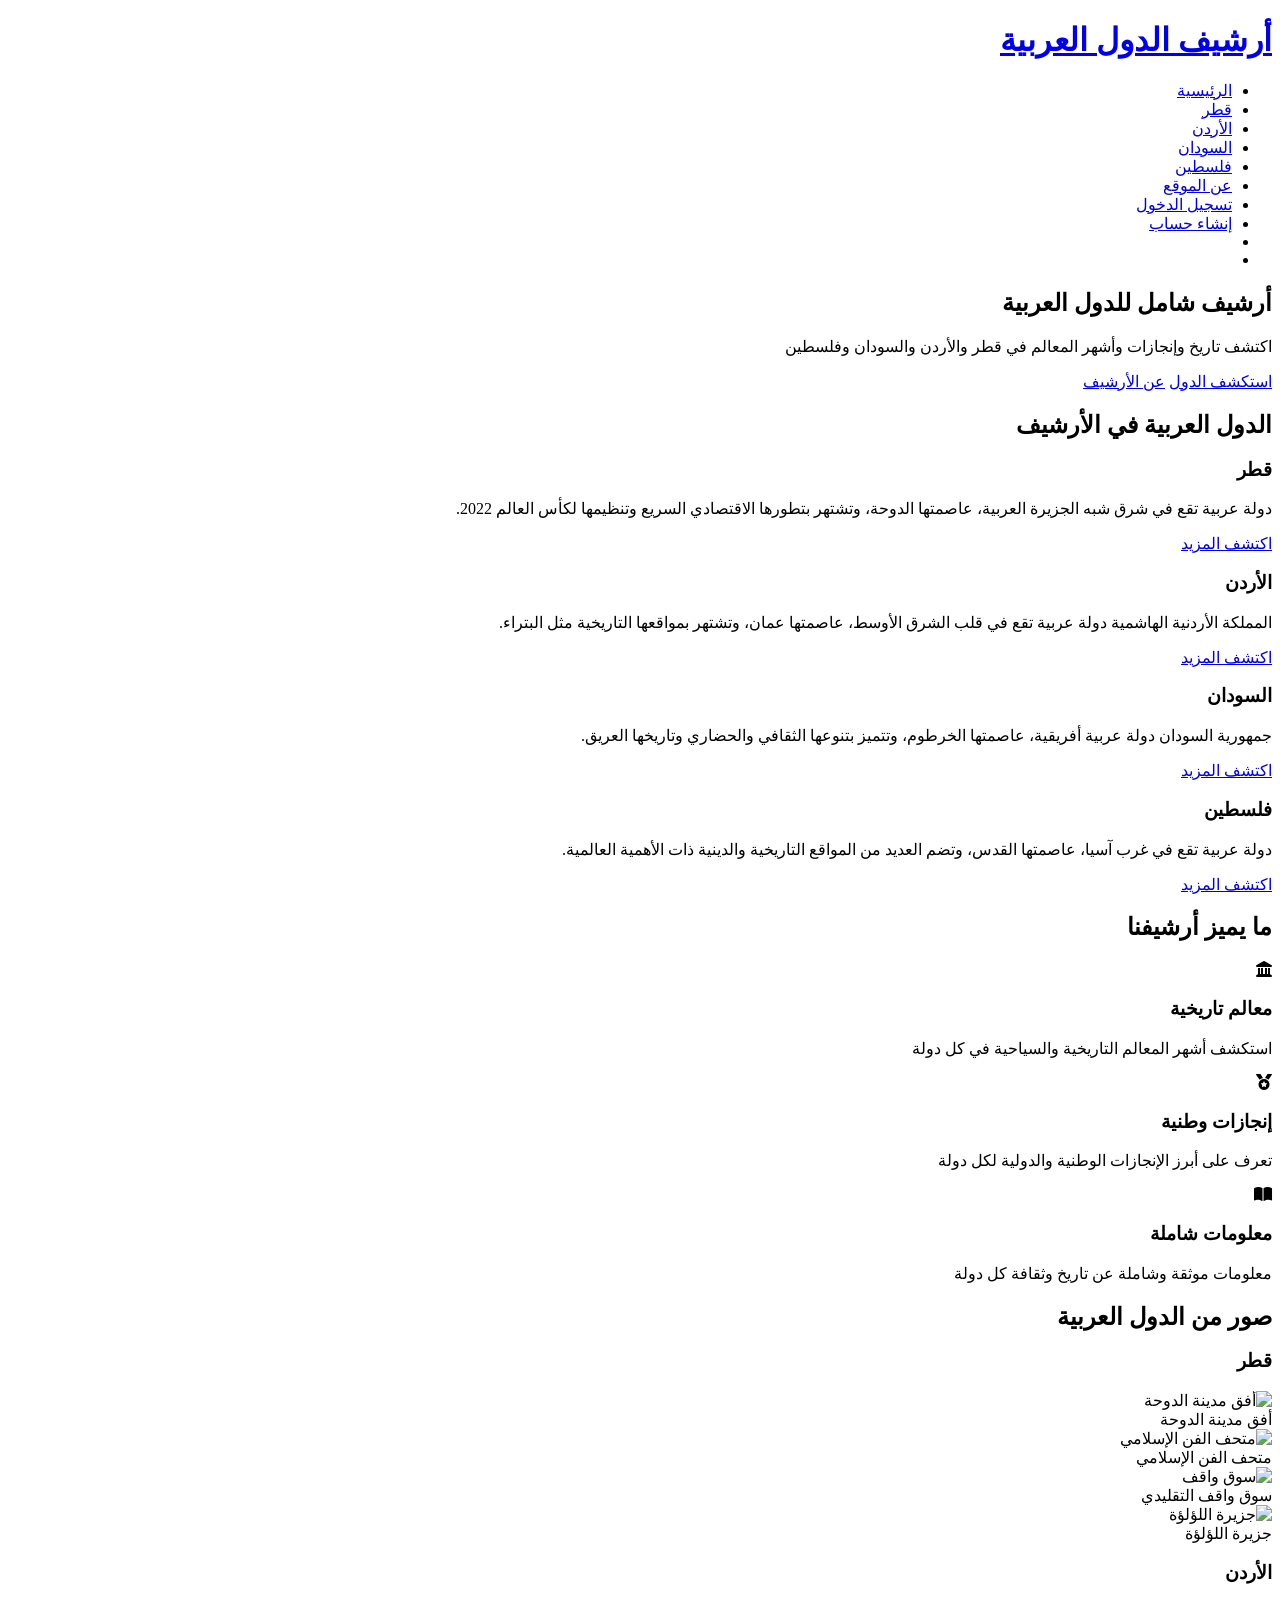
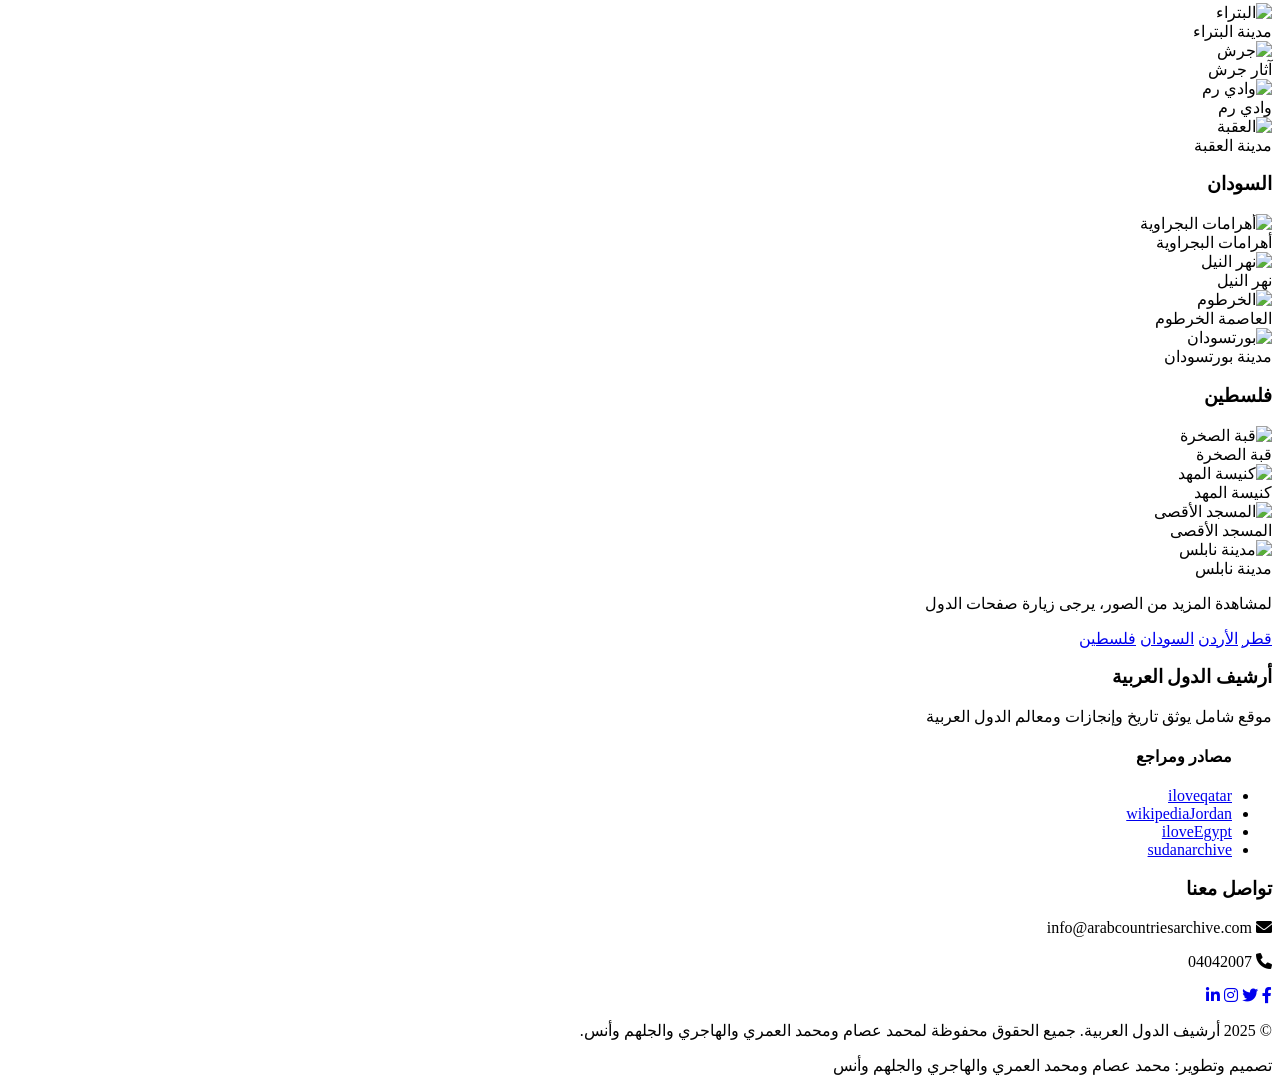
==== index.html @ 27d0eef5 "Create index.html" ====
<!DOCTYPE html>
<html lang="ar" dir="rtl">
<head>
    <meta charset="UTF-8">
    <meta name="viewport" content="width=device-width, initial-scale=1.0">
    <title>أرشيف الدول العربية</title>
    <link rel="stylesheet" href="css/style.css">
    <link rel="stylesheet" href="https://cdnjs.cloudflare.com/ajax/libs/font-awesome/6.0.0/css/all.min.css">
    <link rel="preconnect" href="https://fonts.googleapis.com">
    <link rel="preconnect" href="https://fonts.gstatic.com" crossorigin>
    <link href="https://fonts.googleapis.com/css2?family=Tajawal:wght@400;500;700&display=swap" rel="stylesheet">
</head>
<body>
    <header>
        <div class="container">
            <div class="logo">
                <a href="index.html"><h1>أرشيف الدول العربية</h1></a>
            </div>
            <nav>
                <ul>
                    <li><a href="index.html" class="active">الرئيسية</a></li>
                    <li><a href="qatar.html">قطر</a></li>
                    <li><a href="jordan.html">الأردن</a></li>
                    <li><a href="sudan.html">السودان</a></li>
                    <li><a href="palestine.html">فلسطين</a></li>
                    <li><a href="about.html">عن الموقع</a></li>
                    <li><a href="signin.html" id="authLink">تسجيل الدخول</a></li>
                    <li><a href="signup.html" id="signupLink">إنشاء حساب</a></li>
                    <li><a href="profile.html" id="profileLink" style="display: none;">الملف الشخصي</a></li>
                    <li><a href="#" id="logoutLink" style="display: none;" class="logout-btn">تسجيل الخروج</a></li>
                </ul>
            </nav>
        </div>
    </header>

    <section class="hero">
        <div class="container">
            <div class="hero-content">
                <h2>أرشيف شامل للدول العربية</h2>
                <p>اكتشف تاريخ وإنجازات وأشهر المعالم في قطر والأردن والسودان وفلسطين</p>
                <div class="hero-buttons">
                    <a href="#countries" class="btn primary-btn">استكشف الدول</a>
                    <a href="about.html" class="btn secondary-btn">عن الأرشيف</a>
                </div>
            </div>
        </div>
    </section>

    <section id="countries" class="countries">
        <div class="container">
            <h2 class="section-title">الدول العربية في الأرشيف</h2>
            <div class="countries-grid">
                <div class="country-card">
                    <div class="country-image qatar-img"></div>
                    <h3>قطر</h3>
                    <p>دولة عربية تقع في شرق شبه الجزيرة العربية، عاصمتها الدوحة، وتشتهر بتطورها الاقتصادي السريع وتنظيمها لكأس العالم 2022.</p>
                    <a href="qatar.html" class="btn">اكتشف المزيد</a>
                </div>
                <div class="country-card">
                    <div class="country-image jordan-img"></div>
                    <h3>الأردن</h3>
                    <p>المملكة الأردنية الهاشمية دولة عربية تقع في قلب الشرق الأوسط، عاصمتها عمان، وتشتهر بمواقعها التاريخية مثل البتراء.</p>
                    <a href="jordan.html" class="btn">اكتشف المزيد</a>
                </div>
                <div class="country-card">
                    <div class="country-image sudan-img"></div>
                    <h3>السودان</h3>
                    <p>جمهورية السودان دولة عربية أفريقية، عاصمتها الخرطوم، وتتميز بتنوعها الثقافي والحضاري وتاريخها العريق.</p>
                    <a href="sudan.html" class="btn">اكتشف المزيد</a>
                </div>
                <div class="country-card">
                    <div class="country-image palestine-img"></div>
                    <h3>فلسطين</h3>
                    <p>دولة عربية تقع في غرب آسيا، عاصمتها القدس، وتضم العديد من المواقع التاريخية والدينية ذات الأهمية العالمية.</p>
                    <a href="palestine.html" class="btn">اكتشف المزيد</a>
                </div>
            </div>
        </div>
    </section>

    <section class="features">
        <div class="container">
            <h2 class="section-title">ما يميز أرشيفنا</h2>
            <div class="features-grid">
                <div class="feature">
                    <i class="fas fa-landmark"></i>
                    <h3>معالم تاريخية</h3>
                    <p>استكشف أشهر المعالم التاريخية والسياحية في كل دولة</p>
                </div>
                <div class="feature">
                    <i class="fas fa-medal"></i>
                    <h3>إنجازات وطنية</h3>
                    <p>تعرف على أبرز الإنجازات الوطنية والدولية لكل دولة</p>
                </div>
                <div class="feature">
                    <i class="fas fa-book-open"></i>
                    <h3>معلومات شاملة</h3>
                    <p>معلومات موثقة وشاملة عن تاريخ وثقافة كل دولة</p>
                </div>
            </div>
        </div>
    </section>

    <section class="country-showcase">
        <div class="container">
            <h2 class="section-title">صور من الدول العربية</h2>
            <div class="showcase-grid">
                <div class="showcase-country">
                    <h3>قطر</h3>
                    <div class="showcase-photos">
                        <div class="showcase-photo">
                            <img src="images/qatar-gallery-1.jpg" alt="أفق مدينة الدوحة">
                            <div class="photo-caption">أفق مدينة الدوحة</div>
                        </div>
                        <div class="showcase-photo">
                            <img src="images/qatar-gallery-2.jpg" alt="متحف الفن الإسلامي">
                            <div class="photo-caption">متحف الفن الإسلامي</div>
                        </div>
                        <div class="showcase-photo">
                            <img src="images/qatar-gallery-5.jpg" alt="سوق واقف">
                            <div class="photo-caption">سوق واقف التقليدي</div>
                        </div>
                        <div class="showcase-photo">
                            <img src="images/qatar-gallery-8.jpg" alt="جزيرة اللؤلؤة">
                            <div class="photo-caption">جزيرة اللؤلؤة</div>
                        </div>
                    </div>
                </div>
                
                <div class="showcase-country">
                    <h3>الأردن</h3>
                    <div class="showcase-photos">
                        <div class="showcase-photo">
                            <img src="images/jordan-gallery-1.jpg" alt="البتراء">
                            <div class="photo-caption">مدينة البتراء</div>
                        </div>
                        <div class="showcase-photo">
                            <img src="images/jordan-gallery-2.jpg" alt="جرش">
                            <div class="photo-caption">آثار جرش</div>
                        </div>
                        <div class="showcase-photo">
                            <img src="images/jordan-gallery-5.jpg" alt="وادي رم">
                            <div class="photo-caption">وادي رم</div>
                        </div>
                        <div class="showcase-photo">
                            <img src="images/jordan-gallery-7.jpg" alt="العقبة">
                            <div class="photo-caption">مدينة العقبة</div>
                        </div>
                    </div>
                </div>
                
                <div class="showcase-country">
                    <h3>السودان</h3>
                    <div class="showcase-photos">
                        <div class="showcase-photo">
                            <img src="images/sudan-gallery-1.jpg" alt="أهرامات البجراوية">
                            <div class="photo-caption">أهرامات البجراوية</div>
                        </div>
                        <div class="showcase-photo">
                            <img src="images/sudan-gallery-2.jpg" alt="نهر النيل">
                            <div class="photo-caption">نهر النيل</div>
                        </div>
                        <div class="showcase-photo">
                            <img src="images/sudan-gallery-5.jpg" alt="الخرطوم">
                            <div class="photo-caption">العاصمة الخرطوم</div>
                        </div>
                        <div class="showcase-photo">
                            <img src="images/sudan-gallery-7.jpg" alt="بورتسودان">
                            <div class="photo-caption">مدينة بورتسودان</div>
                        </div>
                    </div>
                </div>
                
                <div class="showcase-country">
                    <h3>فلسطين</h3>
                    <div class="showcase-photos">
                        <div class="showcase-photo">
                            <img src="images/palestine-gallery-1.jpg" alt="قبة الصخرة">
                            <div class="photo-caption">قبة الصخرة</div>
                        </div>
                        <div class="showcase-photo">
                            <img src="images/palestine-gallery-2.jpg" alt="كنيسة المهد">
                            <div class="photo-caption">كنيسة المهد</div>
                        </div>
                        <div class="showcase-photo">
                            <img src="images/palestine-gallery-5.jpg" alt="المسجد الأقصى">
                            <div class="photo-caption">المسجد الأقصى</div>
                        </div>
                        <div class="showcase-photo">
                            <img src="images/palestine-gallery-6.jpg" alt="مدينة نابلس">
                            <div class="photo-caption">مدينة نابلس</div>
                        </div>
                    </div>
                </div>
            </div>
            <div class="showcase-cta">
                <p>لمشاهدة المزيد من الصور، يرجى زيارة صفحات الدول</p>
                <div class="showcase-buttons">
                    <a href="qatar.html" class="btn primary-btn">قطر</a>
                    <a href="jordan.html" class="btn primary-btn">الأردن</a>
                    <a href="sudan.html" class="btn primary-btn">السودان</a>
                    <a href="palestine.html" class="btn primary-btn">فلسطين</a>
                </div>
            </div>
        </div>
    </section>

    <footer>
        <div class="container">
            <div class="footer-content">
                <div class="footer-logo">
                    <h3>أرشيف الدول العربية</h3>
                    <p>موقع شامل يوثق تاريخ وإنجازات ومعالم الدول العربية</p>
                </div>
                <div class="footer-links">
                    <ul>
                        <h4>مصادر ومراجع</h4>

                        <li><a href="https://www.iloveqatar.net/">iloveqatar</a></li>
                        <li><a href="https://en.wikipedia.org/wiki/Jordan">wikipediaJordan</a></li>
                        <li><a href="https://iloveegypt.com/">iloveEgypt</a></li>
                        <li><a href="https://sudanarchive.net/?a=p&p=home">sudanarchive</a></li>
                    </ul>
                </div>
                <div class="contact-info">
                    <h3>تواصل معنا</h3>
                    <p><i class="fas fa-envelope"></i> info@arabcountriesarchive.com</p>
                    <p><i class="fas fa-phone"></i> 04042007</p>
                    <div class="social-links">
                        <a href="#" target="_blank"><i class="fab fa-facebook-f"></i></a>
                        <a href="#" target="_blank"><i class="fab fa-twitter"></i></a>
                        <a href="#" target="_blank"><i class="fab fa-instagram"></i></a>
                        <a href="#" target="_blank"><i class="fab fa-linkedin-in"></i></a>
                    </div>
                </div>
            </div>
            <div class="footer-bottom">
                <p>&copy; 2025 أرشيف الدول العربية. جميع الحقوق محفوظة لمحمد عصام ومحمد العمري والهاجري والجلهم وأنس.</p>
                <p>تصميم وتطوير: محمد عصام ومحمد العمري والهاجري والجلهم وأنس</p>
            </div>
        </div>
    </footer>

    <script src="js/main.js"></script>
</body>
</html>
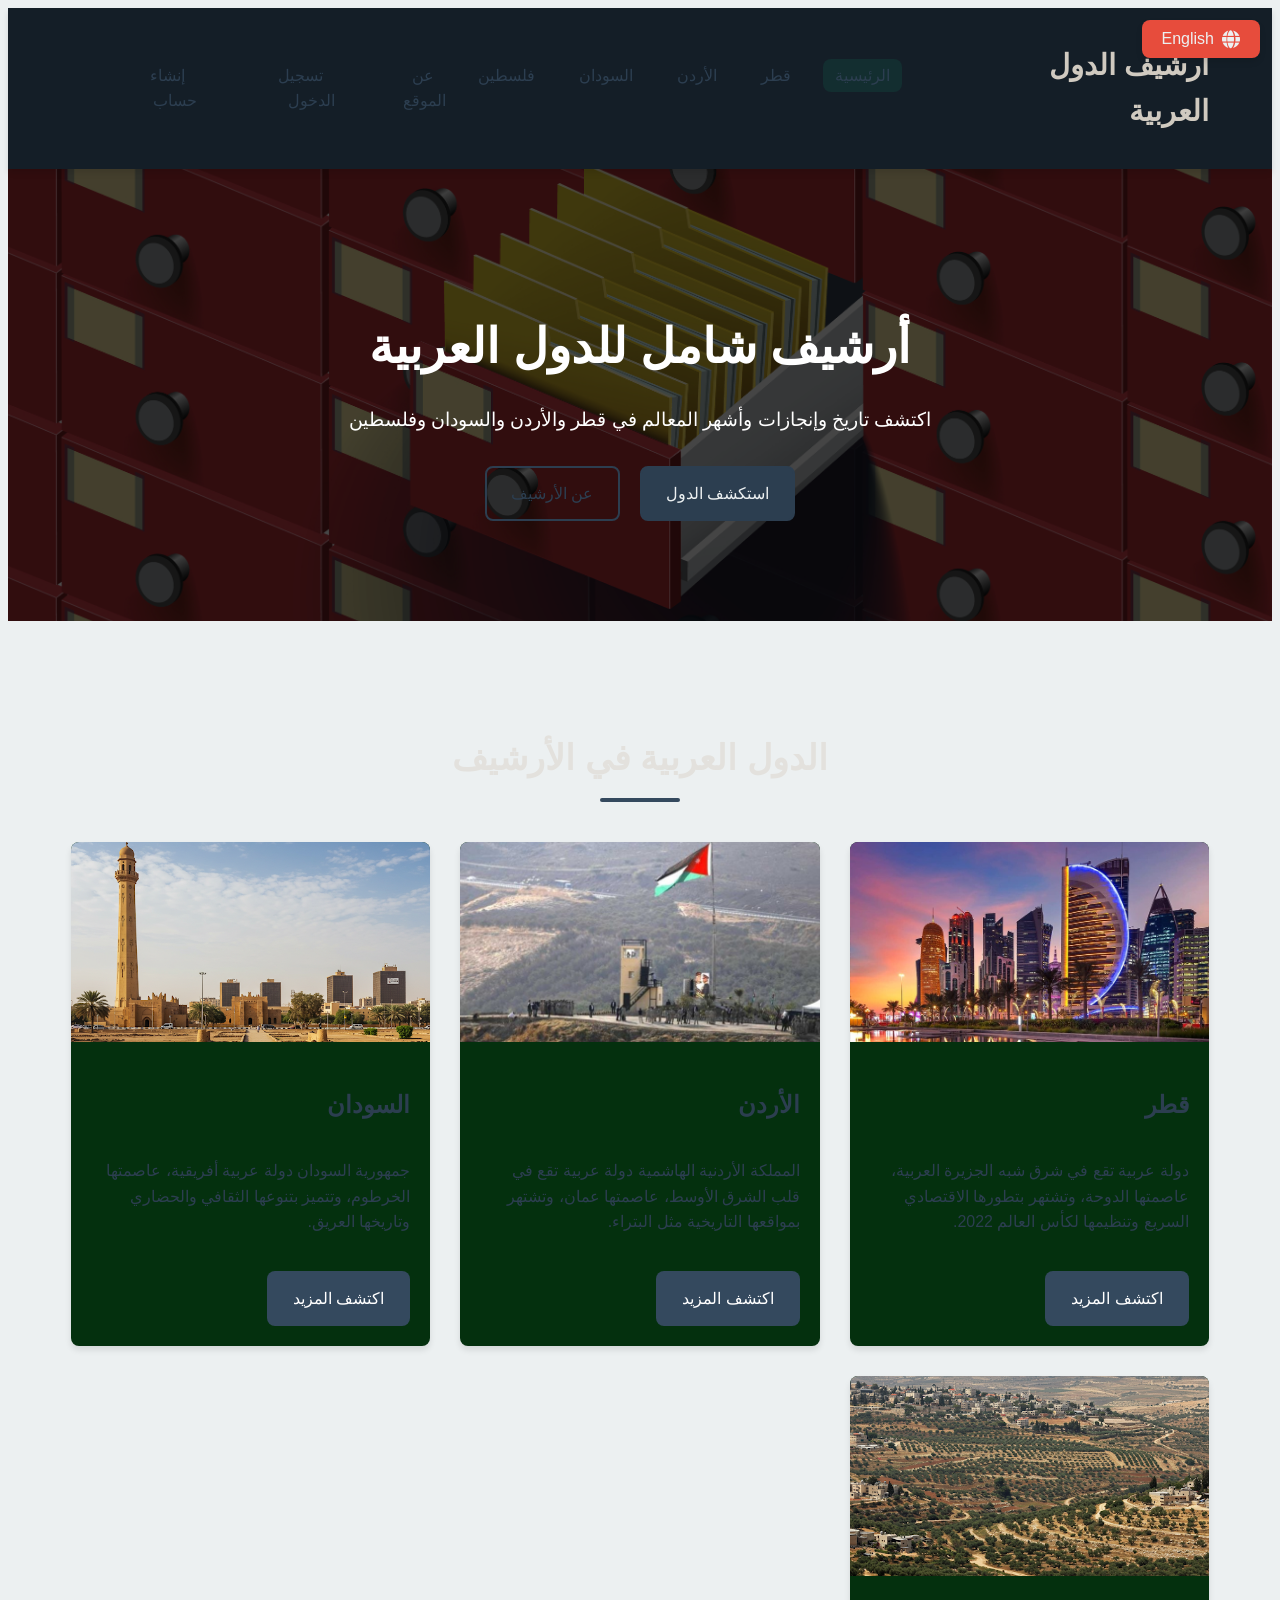
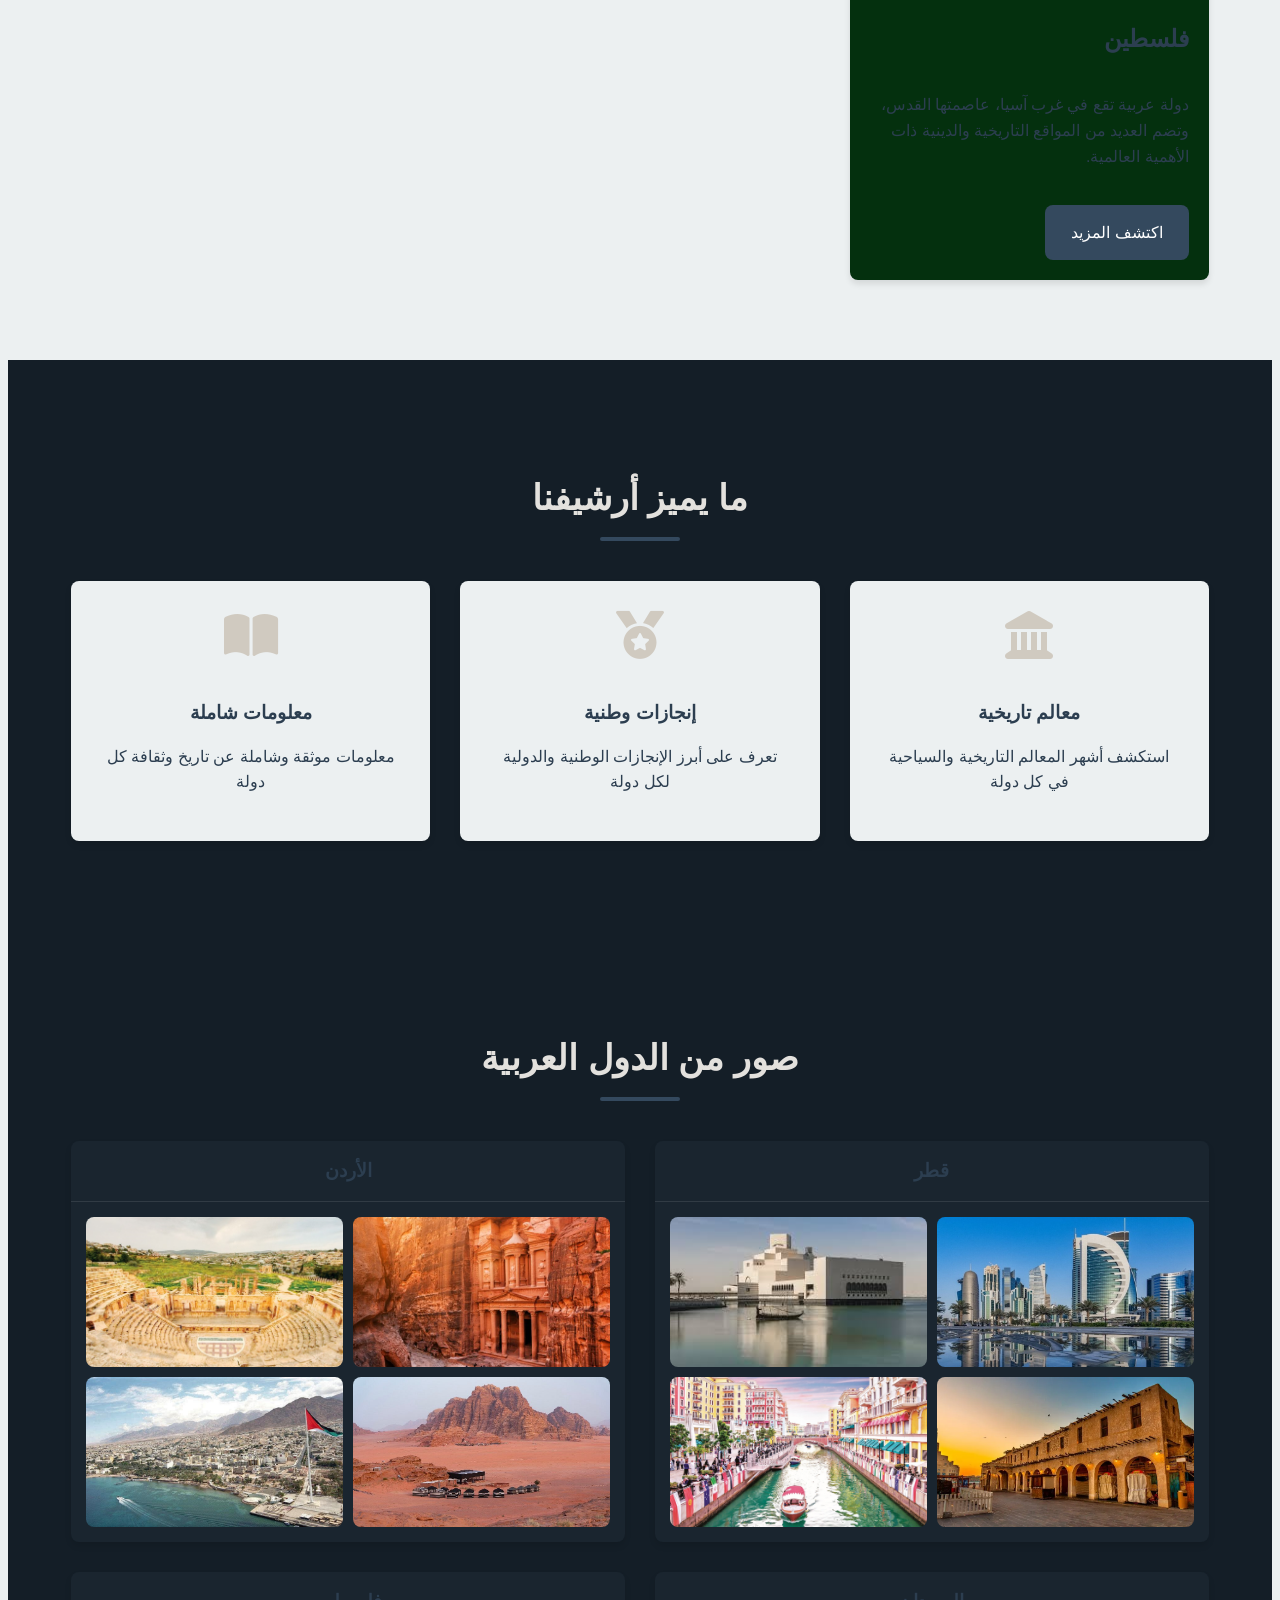
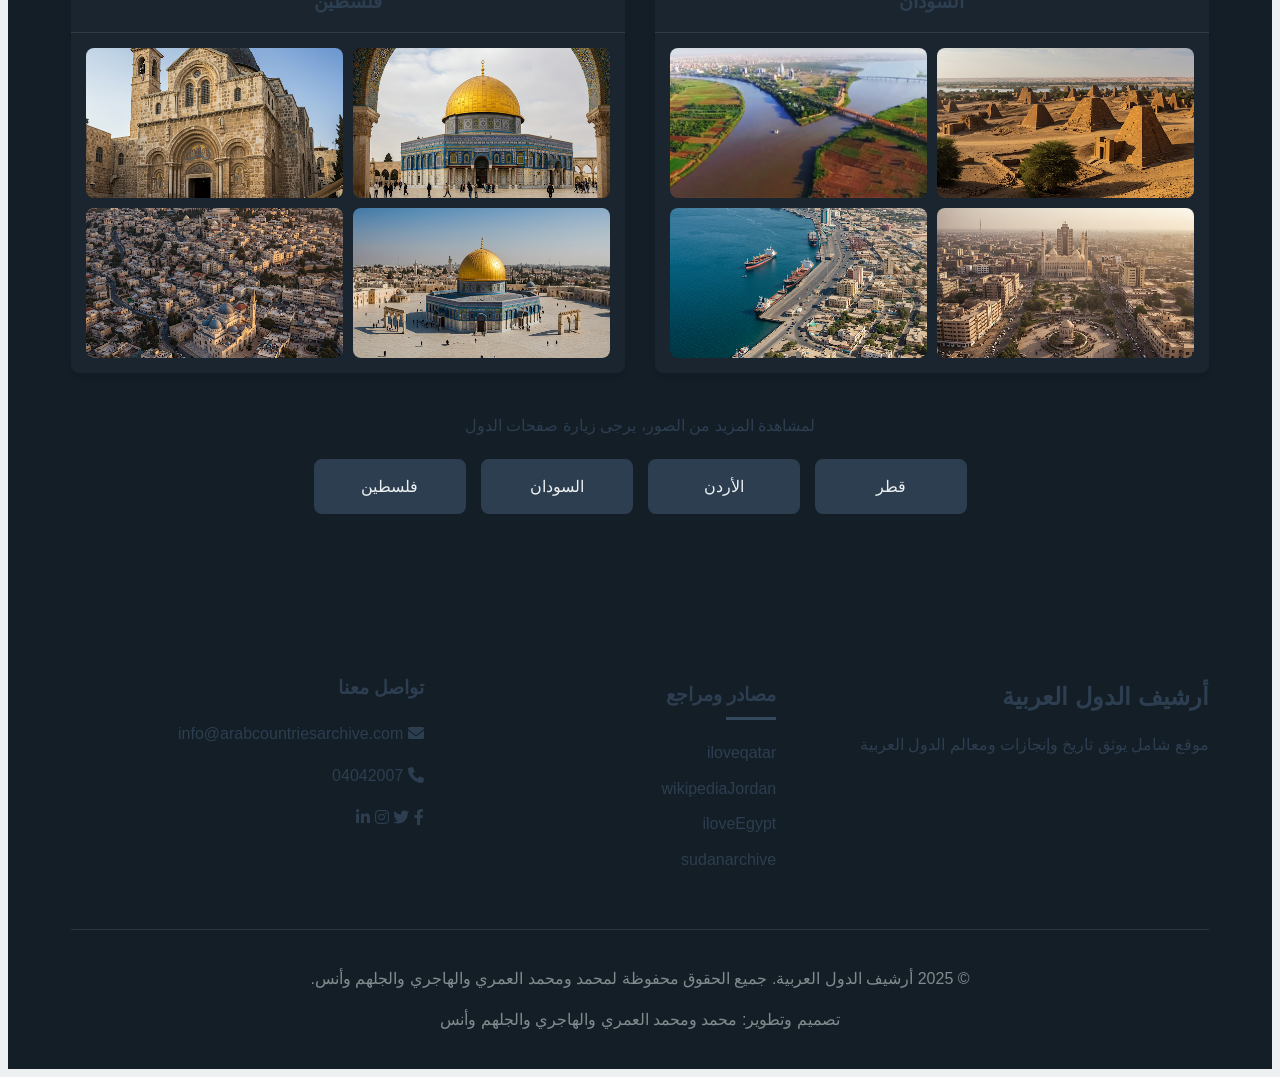
==== commit a2df9a1f: "Initial commit: Arabic Countries Digital Archive" ====
--- a/index.html
+++ b/index.html
@@ -3,31 +3,36 @@
 <head>
     <meta charset="UTF-8">
     <meta name="viewport" content="width=device-width, initial-scale=1.0">
-    <title>أرشيف الدول العربية</title>
+    <title data-translate="arabicArchive">أرشيف الدول العربية</title>
     <link rel="stylesheet" href="css/style.css">
     <link rel="stylesheet" href="https://cdnjs.cloudflare.com/ajax/libs/font-awesome/6.0.0/css/all.min.css">
     <link rel="preconnect" href="https://fonts.googleapis.com">
     <link rel="preconnect" href="https://fonts.gstatic.com" crossorigin>
     <link href="https://fonts.googleapis.com/css2?family=Tajawal:wght@400;500;700&display=swap" rel="stylesheet">
+    <script src="js/translations.js"></script>
 </head>
 <body>
+    <button id="langToggle" class="lang-toggle" onclick="toggleLanguage()">
+        <i class="fas fa-globe"></i>
+        <span>English</span>
+    </button>
     <header>
         <div class="container">
             <div class="logo">
-                <a href="index.html"><h1>أرشيف الدول العربية</h1></a>
+                <a href="index.html"><h1 data-translate="arabicArchive">أرشيف الدول العربية</h1></a>
             </div>
             <nav>
                 <ul>
-                    <li><a href="index.html" class="active">الرئيسية</a></li>
-                    <li><a href="qatar.html">قطر</a></li>
-                    <li><a href="jordan.html">الأردن</a></li>
-                    <li><a href="sudan.html">السودان</a></li>
-                    <li><a href="palestine.html">فلسطين</a></li>
-                    <li><a href="about.html">عن الموقع</a></li>
-                    <li><a href="signin.html" id="authLink">تسجيل الدخول</a></li>
-                    <li><a href="signup.html" id="signupLink">إنشاء حساب</a></li>
-                    <li><a href="profile.html" id="profileLink" style="display: none;">الملف الشخصي</a></li>
-                    <li><a href="#" id="logoutLink" style="display: none;" class="logout-btn">تسجيل الخروج</a></li>
+                    <li><a href="index.html" class="active" data-translate="home">الرئيسية</a></li>
+                    <li><a href="qatar.html" data-translate="qatar">قطر</a></li>
+                    <li><a href="jordan.html" data-translate="jordan">الأردن</a></li>
+                    <li><a href="sudan.html" data-translate="sudan">السودان</a></li>
+                    <li><a href="palestine.html" data-translate="palestine">فلسطين</a></li>
+                    <li><a href="about.html" data-translate="about">عن الموقع</a></li>
+                    <li><a href="signin.html" id="authLink" data-translate="signin">تسجيل الدخول</a></li>
+                    <li><a href="signup.html" id="signupLink" data-translate="signup">إنشاء حساب</a></li>
+                    <li><a href="profile.html" id="profileLink" style="display: none;" data-translate="profile">الملف الشخصي</a></li>
+                    <li><a href="#" id="logoutLink" style="display: none;" class="logout-btn" data-translate="logout">تسجيل الخروج</a></li>
                 </ul>
             </nav>
         </div>
@@ -36,11 +41,11 @@
     <section class="hero">
         <div class="container">
             <div class="hero-content">
-                <h2>أرشيف شامل للدول العربية</h2>
-                <p>اكتشف تاريخ وإنجازات وأشهر المعالم في قطر والأردن والسودان وفلسطين</p>
+                <h2 data-translate="arabicArchive">أرشيف شامل للدول العربية</h2>
+                <p data-translate="discover">اكتشف تاريخ وإنجازات وأشهر المعالم في قطر والأردن والسودان وفلسطين</p>
                 <div class="hero-buttons">
-                    <a href="#countries" class="btn primary-btn">استكشف الدول</a>
-                    <a href="about.html" class="btn secondary-btn">عن الأرشيف</a>
+                    <a href="#countries" class="btn primary-btn" data-translate="explore">استكشف الدول</a>
+                    <a href="about.html" class="btn secondary-btn" data-translate="aboutArchive">عن الأرشيف</a>
                 </div>
             </div>
         </div>
@@ -235,8 +240,8 @@
                 </div>
             </div>
             <div class="footer-bottom">
-                <p>&copy; 2025 أرشيف الدول العربية. جميع الحقوق محفوظة لمحمد عصام ومحمد العمري والهاجري والجلهم وأنس.</p>
-                <p>تصميم وتطوير: محمد عصام ومحمد العمري والهاجري والجلهم وأنس</p>
+                <p>&copy; 2025 أرشيف الدول العربية. جميع الحقوق محفوظة لمحمد ومحمد العمري والهاجري والجلهم وأنس.</p>
+                <p>تصميم وتطوير: محمد ومحمد العمري والهاجري والجلهم وأنس</p>
             </div>
         </div>
     </footer>
--- a/css/style.css
+++ b/css/style.css
@@ -0,0 +1,1164 @@
+:root {
+    --primary-color: #2C3E50; /* Deep blue-gray */
+    --secondary-color: #34495E; /* Darker blue-gray */
+    --accent-color: #E74C3C; /* Coral red */
+    --dark-color: #1A252F; /* Very dark blue-gray */
+    --darker-color: #141E27; /* Almost black blue-gray */
+    --light-color: #ECF0F1; /* Light gray */
+    --text-color: #2C3E50; /* Deep blue-gray for text */
+    --text-muted: #7F8C8D; /* Medium gray for muted text */
+    --border-radius: 8px;
+    --box-shadow: 0 4px 6px rgba(0, 0, 0, 0.1);
+    --transition: all 0.3s ease;
+}
+
+body {
+    font-family: 'Tajawal', sans-serif;
+    line-height: 1.6;
+    background-color: var(--light-color);
+    color: var(--text-color);
+}
+
+.container {
+    width: 90%;
+    max-width: 1200px;
+    margin: 0 auto;
+    padding: 0 15px;
+}
+
+a {
+    text-decoration: none;
+    color: inherit;
+}
+
+ul {
+    list-style: none;
+}
+
+img {
+    max-width: 100%;
+}
+
+.btn {
+    display: inline-block;
+    padding: 0.8rem 1.5rem;
+    border-radius: var(--border-radius);
+    text-decoration: none;
+    font-weight: 500;
+    transition: all 0.3s ease;
+    cursor: pointer;
+    border: 2px solid transparent;
+    text-align: center;
+}
+
+.primary-btn {
+    background-color: var(--primary-color);
+    color: var(--light-color);
+    border-color: var(--primary-color);
+}
+
+.primary-btn:hover {
+    background-color: transparent;
+    color: var(--primary-color);
+    border-color: var(--primary-color);
+}
+
+.secondary-btn {
+    background-color: transparent;
+    color: var(--primary-color);
+    border-color: var(--primary-color);
+}
+
+.secondary-btn:hover {
+    background-color: var(--primary-color);
+    color: var(--light-color);
+    border-color: var(--primary-color);
+}
+
+.section-title {
+    text-align: center;
+    margin-bottom: 40px;
+    font-size: 2.2rem;
+    color: #e3e1dd;
+    position: relative;
+    padding-bottom: 15px;
+}
+
+.section-title::after {
+    content: '';
+    position: absolute;
+    bottom: 0;
+    left: 50%;
+    transform: translateX(-50%);
+    width: 80px;
+    height: 4px;
+    background-color: var(--secondary-color);
+    border-radius: 2px;
+}
+
+/* Header */
+header {
+    background-color: var(--darker-color);
+    box-shadow: var(--box-shadow);
+    position: sticky;
+    top: 0;
+    z-index: 100;
+}
+
+header .container {
+    display: flex;
+    justify-content: space-between;
+    align-items: center;
+    padding: 15px;
+}
+
+.logo h1 {
+    color: #d0cac0;
+    font-size: 1.8rem;
+}
+
+nav ul {
+    display: flex;
+}
+
+nav ul li {
+    margin-right: 20px;
+}
+
+nav ul li:last-child {
+    margin-right: 0;
+}
+
+nav ul li a {
+    font-weight: 500;
+    padding: 8px 12px;
+    border-radius: var(--border-radius);
+    transition: var(--transition);
+}
+
+nav ul li a:hover, nav ul li a.active {
+    color: var(--primary-color);
+    background-color: rgba(16, 185, 129, 0.1);
+}
+
+/* Hero Section */
+.hero {
+    background: linear-gradient(rgba(0, 0, 0, 0.7), rgba(0, 0, 0, 0.7)), url('../images/hero-bg.jpg');
+    background-size: cover;
+    background-position: center;
+    color: #ffffff;
+    padding: 100px 0;
+    text-align: center;
+}
+
+.hero-content {
+    max-width: 800px;
+    margin: 0 auto;
+}
+
+.hero h2 {
+    font-size: 3rem;
+    margin-bottom: 20px;
+}
+
+.hero p {
+    font-size: 1.2rem;
+    margin-bottom: 30px;
+}
+
+.hero-buttons {
+    display: flex;
+    justify-content: center;
+    gap: 20px;
+}
+
+/* Countries Section */
+.countries {
+    padding: 80px 0;
+}
+
+.countries-grid {
+    display: grid;
+    grid-template-columns: repeat(auto-fit, minmax(280px, 1fr));
+    gap: 30px;
+}
+
+.country-card {
+    background-color: #04300e;
+    border-radius: var(--border-radius);
+    overflow: hidden;
+    box-shadow: var(--box-shadow);
+    transition: var(--transition);
+}
+
+.country-card:hover {
+    transform: translateY(-10px);
+    box-shadow: 0 10px 20px rgba(0, 0, 0, 0.3);
+}
+
+.country-image {
+    height: 200px;
+    background-size: cover;
+    background-position: center;
+}
+
+.qatar-img {
+    background-image: url('../images/qatar.jpg');
+}
+
+.jordan-img {
+    background-image: url('../images/jordan.jpg');
+}
+
+.sudan-img {
+    background-image: url('../images/sudan.jpg');
+}
+
+.palestine-img {
+    background-image: url('../images/palestine.jpg');
+}
+
+.country-card h3 {
+    color: var(--primary-color);
+    padding: 20px 20px 10px;
+    font-size: 1.5rem;
+}
+
+.country-card p {
+    padding: 0 20px 20px;
+    color: var(--text-color);
+}
+
+.country-card .btn {
+    margin: 0 20px 20px;
+    background-color: var(--secondary-color);
+    color: white;
+}
+
+.country-card .btn:hover {
+    background-color: #2563eb;
+}
+
+/* Features Section */
+.features {
+    background-color: var(--darker-color);
+    padding: 80px 0;
+}
+
+.features-grid {
+    display: grid;
+    grid-template-columns: repeat(auto-fit, minmax(280px, 1fr));
+    gap: 30px;
+}
+
+.feature {
+    background-color: var(--light-color);
+    padding: 30px;
+    border-radius: var(--border-radius);
+    text-align: center;
+    box-shadow: var(--box-shadow);
+    transition: var(--transition);
+}
+
+.feature:hover {
+    transform: translateY(-5px);
+}
+
+.feature i {
+    font-size: 3rem;
+    color: #d0cac0;
+    margin-bottom: 20px;
+}
+
+.feature h3 {
+    color: var(--primary-color);
+    margin-bottom: 15px;
+}
+
+/* Country Showcase Styles */
+.country-showcase {
+    padding: 80px 0;
+    background-color: var(--darker-color);
+}
+
+.showcase-grid {
+    display: grid;
+    grid-template-columns: repeat(2, 1fr);
+    gap: 30px;
+    margin-bottom: 40px;
+}
+
+.showcase-country {
+    background-color: var(--dark-color);
+    border-radius: var(--border-radius);
+    overflow: hidden;
+    box-shadow: var(--box-shadow);
+    transition: var(--transition);
+}
+
+.showcase-country:hover {
+    transform: translateY(-5px);
+    box-shadow: 0 10px 20px rgba(0, 0, 0, 0.4);
+}
+
+.showcase-country h3 {
+    color: var(--primary-color);
+    text-align: center;
+    padding: 15px;
+    margin: 0;
+    border-bottom: 1px solid rgba(255, 255, 255, 0.1);
+}
+
+.showcase-photos {
+    display: grid;
+    grid-template-columns: repeat(2, 1fr);
+    gap: 10px;
+    padding: 15px;
+}
+
+.showcase-photo {
+    position: relative;
+    border-radius: var(--border-radius);
+    overflow: hidden;
+}
+
+.showcase-photo img {
+    width: 100%;
+    height: 150px;
+    object-fit: cover;
+    display: block;
+    transition: var(--transition);
+}
+
+.showcase-photo:hover img {
+    transform: scale(1.05);
+}
+
+.photo-caption {
+    position: absolute;
+    bottom: 0;
+    left: 0;
+    right: 0;
+    background-color: rgba(0, 0, 0, 0.7);
+    color: white;
+    padding: 8px;
+    text-align: center;
+    font-size: 0.9rem;
+    transform: translateY(100%);
+    transition: var(--transition);
+}
+
+.showcase-photo:hover .photo-caption {
+    transform: translateY(0);
+}
+
+.showcase-cta {
+    text-align: center;
+    margin-top: 30px;
+}
+
+.showcase-cta p {
+    margin-bottom: 20px;
+    color: var(--text-color);
+}
+
+.showcase-buttons {
+    display: flex;
+    justify-content: center;
+    flex-wrap: wrap;
+    gap: 15px;
+}
+
+.showcase-buttons .btn {
+    min-width: 100px;
+}
+
+/* Footer */
+footer {
+    background-color: var(--darker-color);
+    color: var(--text-color);
+    padding: 60px 0 20px;
+}
+
+.footer-content {
+    display: grid;
+    grid-template-columns: repeat(auto-fit, minmax(250px, 1fr));
+    gap: 40px;
+    margin-bottom: 40px;
+}
+
+.footer-logo h3 {
+    font-size: 1.5rem;
+    margin-bottom: 15px;
+    color: var(--primary-color);
+}
+
+.footer-links h4, .footer-contact h4 {
+    margin-bottom: 20px;
+    font-size: 1.2rem;
+    position: relative;
+    padding-bottom: 10px;
+    color: var(--primary-color);
+}
+
+.footer-links h4::after, .footer-contact h4::after {
+    content: '';
+    position: absolute;
+    bottom: 0;
+    right: 0;
+    width: 50px;
+    height: 3px;
+    background-color: var(--secondary-color);
+}
+
+.footer-links ul li, .footer-contact ul li {
+    margin-bottom: 10px;
+}
+
+.footer-links ul li a:hover {
+    color: var(--secondary-color);
+}
+
+.footer-contact ul li i {
+    margin-left: 10px;
+    color: var(--secondary-color);
+}
+
+.footer-bottom {
+    text-align: center;
+    padding-top: 20px;
+    border-top: 1px solid rgba(255, 255, 255, 0.1);
+    color: var(--text-muted);
+}
+
+/* Country Pages */
+.country-header {
+    background-size: cover;
+    background-position: center;
+    color: #ffffff;
+    padding: 100px 0;
+    position: relative;
+}
+
+.country-header::before {
+    content: '';
+    position: absolute;
+    top: 0;
+    left: 0;
+    width: 100%;
+    height: 100%;
+    background: rgb(88 86 112 / 60%);
+}
+
+.country-header-content {
+    position: relative;
+    z-index: 1;
+    max-width: 800px;
+    margin: 0 auto;
+    text-align: center;
+}
+
+.country-header h1 {
+    font-size: 3rem;
+    margin-bottom: 20px;
+}
+
+.country-info {
+    padding: 80px 0;
+}
+
+.country-info-grid {
+    display: grid;
+    grid-template-columns: 1fr 1fr;
+    gap: 40px;
+    align-items: center;
+}
+
+.country-description h2 {
+    color: #eee;
+    margin-bottom: 20px;
+}
+
+.country-description p {
+    margin-bottom: 15px;
+}
+
+.country-stats {
+    background-color: var(--light-color);
+    padding: 30px;
+    border-radius: var(--border-radius);
+    box-shadow: var(--box-shadow);
+}
+
+.stat-item {
+    display: flex;
+    align-items: center;
+    margin-bottom: 15px;
+}
+
+.stat-item i {
+    font-size: 1.5rem;
+    color: #f59e0b;
+    margin-left: 15px;
+}
+
+.achievements {
+    background-color: var(--darker-color);
+    padding: 80px 0;
+}
+
+.achievement-card {
+    background-color: var(--light-color);
+    border-radius: var(--border-radius);
+    overflow: hidden;
+    box-shadow: var(--box-shadow);
+    margin-bottom: 30px;
+}
+
+.achievement-content {
+    padding: 20px;
+}
+
+.achievement-content h3 {
+    color: var(--primary-color);
+    margin-bottom: 15px;
+}
+
+.places {
+    padding: 80px 0;
+}
+
+.place-card {
+    display: grid;
+    grid-template-columns: 1fr 1fr;
+    gap: 30px;
+    margin-bottom: 50px;
+    background-color: var(--light-color);
+    border-radius: var(--border-radius);
+    overflow: hidden;
+    box-shadow: var(--box-shadow);
+}
+
+.place-image {
+    height: 300px;
+    background-size: cover;
+    background-position: center;
+}
+
+.place-content {
+    padding: 30px;
+}
+
+.place-content h3 {
+    color: var(--primary-color);
+    margin-bottom: 15px;
+}
+
+/* Photo Gallery Styles */
+.photo-gallery {
+    padding: 80px 0;
+    background-color: var(--darker-color);
+}
+
+.gallery-grid {
+    display: grid;
+    grid-template-columns: repeat(auto-fit, minmax(250px, 1fr));
+    gap: 20px;
+}
+
+.gallery-item {
+    position: relative;
+    border-radius: var(--border-radius);
+    overflow: hidden;
+    box-shadow: var(--box-shadow);
+    transition: var(--transition);
+}
+
+.gallery-item:hover {
+    transform: translateY(-5px);
+    box-shadow: 0 10px 20px rgba(0, 0, 0, 0.4);
+}
+
+.gallery-item img {
+    width: 100%;
+    height: 200px;
+    object-fit: cover;
+    display: block;
+}
+
+.gallery-caption {
+    position: absolute;
+    bottom: 0;
+    left: 0;
+    right: 0;
+    background-color: rgba(0, 0, 0, 0.7);
+    color: white;
+    padding: 10px;
+    text-align: center;
+    transform: translateY(100%);
+    transition: var(--transition);
+}
+
+.gallery-item:hover .gallery-caption {
+    transform: translateY(0);
+}
+
+/* About Page Styles */
+.about-header {
+    background-color: var(--darker-color);
+    padding: 80px 0;
+    text-align: center;
+}
+
+.about-header h1 {
+    color: var(--primary-color);
+    font-size: 3rem;
+    margin-bottom: 20px;
+}
+
+.about-content {
+    padding: 80px 0;
+}
+
+.about-grid {
+    display: grid;
+    grid-template-columns: 2fr 1fr;
+    gap: 40px;
+    margin-bottom: 60px;
+}
+
+.about-text h2 {
+    color: var(--primary-color);
+    margin-bottom: 20px;
+    font-size: 1.8rem;
+}
+
+.about-text p {
+    margin-bottom: 30px;
+}
+
+.values-list {
+    list-style: disc;
+    padding-right: 20px;
+}
+
+.values-list li {
+    margin-bottom: 15px;
+}
+
+.values-list li strong {
+    color: var(--primary-color);
+}
+
+.about-image {
+    border-radius: var(--border-radius);
+    overflow: hidden;
+    box-shadow: var(--box-shadow);
+}
+
+.team-section, .contact-section {
+    margin-bottom: 60px;
+}
+
+.team-section h2, .contact-section h2 {
+    color: var(--primary-color);
+    margin-bottom: 20px;
+    font-size: 1.8rem;
+}
+
+.team-section p, .contact-section p {
+    margin-bottom: 30px;
+}
+
+.team-grid {
+    display: grid;
+    grid-template-columns: repeat(auto-fit, minmax(250px, 1fr));
+    gap: 2rem;
+    margin-top: 2rem;
+}
+
+.team-box {
+    background: #fff;
+    padding: 2rem;
+    border-radius: 10px;
+    box-shadow: 0 4px 6px rgba(0, 0, 0, 0.1);
+    transition: transform 0.3s ease;
+}
+
+.team-box:hover {
+    transform: translateY(-5px);
+}
+
+.team-box h3 {
+    color: #2c3e50;
+    margin-bottom: 0.5rem;
+    font-size: 1.2rem;
+}
+
+.team-box p {
+    color: #666;
+    font-size: 0.9rem;
+}
+
+.team-member {
+    background-color: var(--light-color);
+    border-radius: var(--border-radius);
+    overflow: hidden;
+    box-shadow: var(--box-shadow);
+    text-align: center;
+    transition: var(--transition);
+    padding: 20px;
+}
+
+.team-member:hover {
+    transform: translateY(-5px);
+}
+
+.member-info {
+    padding: 15px;
+}
+
+.team-member h3 {
+    color: var(--primary-color);
+    margin-bottom: 10px;
+}
+
+.team-member p {
+    color: var(--text-muted);
+    margin-bottom: 10px;
+}
+
+.contact-grid {
+    display: grid;
+    grid-template-columns: 1fr 2fr;
+    gap: 40px;
+}
+
+.contact-item {
+    display: flex;
+    align-items: center;
+    margin-bottom: 30px;
+}
+
+.contact-item i {
+    font-size: 2rem;
+    color: var(--primary-color);
+    margin-left: 20px;
+}
+
+.contact-item h3 {
+    color: var(--primary-color);
+    margin-bottom: 5px;
+}
+
+.contact-form {
+    background-color: var(--light-color);
+    padding: 30px;
+    border-radius: var(--border-radius);
+    box-shadow: var(--box-shadow);
+}
+
+.form-group {
+    margin-bottom: 20px;
+}
+
+.form-group label {
+    display: block;
+    margin-bottom: 5px;
+    color: var(--primary-color);
+}
+
+.form-group input, .form-group textarea {
+    width: 100%;
+    padding: 10px;
+    border: 1px solid #374151;
+    border-radius: var(--border-radius);
+    background-color: #1f2937;
+    color: var(--text-color);
+}
+
+.form-group input:focus, .form-group textarea:focus {
+    outline: none;
+    border-color: var(--primary-color);
+}
+
+/* Mobile Menu */
+.mobile-menu-btn {
+    display: none;
+    background: none;
+    border: none;
+    color: var(--text-color);
+    font-size: 1.5rem;
+    cursor: pointer;
+}
+
+/* Responsive Design */
+@media (max-width: 768px) {
+    header .container {
+        flex-direction: column;
+    }
+    
+    nav ul {
+        margin-top: 15px;
+        flex-wrap: wrap;
+        justify-content: center;
+    }
+    
+    nav ul li {
+        margin: 5px 10px;
+    }
+    
+    .hero h2 {
+        font-size: 2.2rem;
+    }
+    
+    .hero-buttons {
+        flex-direction: column;
+        gap: 10px;
+    }
+    
+    .country-info-grid {
+        grid-template-columns: 1fr;
+    }
+    
+    .place-card {
+        grid-template-columns: 1fr;
+    }
+
+    .about-grid, .contact-grid {
+        grid-template-columns: 1fr;
+    }
+
+    .gallery-grid {
+        grid-template-columns: 1fr 1fr;
+    }
+
+    .showcase-grid {
+        grid-template-columns: 1fr;
+    }
+
+    .mobile-menu-btn {
+        display: block;
+        position: absolute;
+        top: 15px;
+        right: 15px;
+    }
+
+    nav {
+        width: 100%;
+    }
+
+    nav ul {
+        display: none;
+    }
+
+    nav.active ul {
+        display: flex;
+        flex-direction: column;
+        align-items: center;
+    }
+
+    .video-container {
+        margin: 20px 15px;
+    }
+
+    .team-grid {
+        grid-template-columns: 1fr;
+    }
+}
+
+@media (max-width: 480px) {
+    .section-title {
+        font-size: 1.8rem;
+    }
+    
+    .logo h1 {
+        font-size: 1.5rem;
+    }
+
+    .about-header h1 {
+        font-size: 2.2rem;
+    }
+
+    .gallery-grid {
+        grid-template-columns: 1fr;
+    }
+
+    .showcase-photos {
+        grid-template-columns: 1fr 1fr;
+        gap: 5px;
+    }
+
+    .showcase-buttons {
+        flex-direction: column;
+        align-items: center;
+    }
+
+    .showcase-buttons .btn {
+        width: 100%;
+        max-width: 200px;
+    }
+
+    .showcase-photo img {
+        height: 100px;
+    }
+    
+    .photo-caption {
+        font-size: 0.8rem;
+        padding: 5px;
+    }
+}
+
+/* Video Section Styles */
+.video-section {
+    margin-top: 60px;
+    text-align: center;
+}
+
+.video-container {
+    max-width: 1000px;
+    margin: 30px auto;
+    box-shadow: var(--box-shadow);
+    border-radius: var(--border-radius);
+    overflow: hidden;
+    position: relative;
+    padding-top: 56.25%; /* 16:9 Aspect Ratio */
+}
+
+.video-container iframe {
+    position: absolute;
+    top: 0;
+    left: 0;
+    width: 100%;
+    height: 100%;
+    border: none;
+}
+
+.team-section {
+    margin-top: 3rem;
+    text-align: center;
+}
+
+/* Authentication Styles */
+.auth-section {
+    padding: 80px 0;
+    min-height: calc(100vh - 200px);
+    display: flex;
+    align-items: center;
+}
+
+.auth-form {
+    max-width: 500px;
+    margin: 0 auto;
+    background: var(--light-color);
+    padding: 2rem;
+    border-radius: var(--border-radius);
+    box-shadow: var(--box-shadow);
+}
+
+.auth-form h2 {
+    color: var(--primary-color);
+    text-align: center;
+    margin-bottom: 2rem;
+}
+
+.auth-form .form-group {
+    margin-bottom: 1.5rem;
+}
+
+.auth-form label {
+    display: block;
+    margin-bottom: 0.5rem;
+    color: var(--primary-color);
+}
+
+.auth-form input {
+    width: 100%;
+    padding: 0.8rem;
+    border: 1px solid var(--secondary-color);
+    border-radius: var(--border-radius);
+    background: var(--darker-color);
+    color: var(--text-color);
+}
+
+.auth-form input:focus {
+    outline: none;
+    border-color: var(--primary-color);
+}
+
+.auth-link {
+    text-align: center;
+    margin-top: 1.5rem;
+    color: var(--text-color);
+}
+
+.auth-link a {
+    color: var(--primary-color);
+    text-decoration: none;
+}
+
+.auth-link a:hover {
+    text-decoration: underline;
+}
+
+/* Profile Styles */
+.profile-section {
+    padding: 80px 0;
+}
+
+.profile-header {
+    text-align: center;
+    margin-bottom: 3rem;
+}
+
+.profile-avatar {
+    font-size: 5rem;
+    color: var(--primary-color);
+    margin-bottom: 1rem;
+}
+
+.profile-content {
+    max-width: 800px;
+    margin: 0 auto;
+}
+
+.profile-section {
+    background: var(--light-color);
+    padding: 2rem;
+    border-radius: var(--border-radius);
+    box-shadow: var(--box-shadow);
+    margin-bottom: 2rem;
+}
+
+.profile-section h3 {
+    color: var(--primary-color);
+    margin-bottom: 1.5rem;
+}
+
+.profile-section .form-group {
+    margin-bottom: 1.5rem;
+}
+
+.profile-section label {
+    display: block;
+    margin-bottom: 0.5rem;
+    color: var(--primary-color);
+}
+
+.profile-section input,
+.profile-section textarea,
+.profile-section select {
+    width: 100%;
+    padding: 0.8rem;
+    border: 1px solid var(--secondary-color);
+    border-radius: var(--border-radius);
+    background: var(--darker-color);
+    color: var(--text-color);
+}
+
+.profile-section textarea {
+    resize: vertical;
+    min-height: 100px;
+}
+
+.profile-section input:focus,
+.profile-section textarea:focus,
+.profile-section select:focus {
+    outline: none;
+    border-color: var(--primary-color);
+}
+
+.logout-btn {
+    color: #ff4444 !important;
+}
+
+.logout-btn:hover {
+    background-color: rgba(255, 68, 68, 0.1) !important;
+}
+
+@media (max-width: 768px) {
+    .auth-form,
+    .profile-content {
+        padding: 1.5rem;
+    }
+    
+    .profile-avatar {
+        font-size: 4rem;
+    }
+}
+
+/* Favorite Button Styles */
+.favorite-btn {
+    background: none;
+    border: none;
+    cursor: pointer;
+    padding: 0.5rem;
+    font-size: 1.2rem;
+    color: #ccc;
+    transition: color 0.3s ease;
+    position: absolute;
+    top: 1rem;
+    left: 1rem;
+}
+
+.favorite-btn:hover {
+    color: #ffd700;
+}
+
+.favorite-btn.active {
+    color: #ffd700;
+}
+
+.info-section {
+    position: relative;
+    padding-right: 3rem;
+}
+
+/* Update existing styles */
+.about-section,
+.history-section,
+.culture-section,
+.places-section {
+    position: relative;
+    padding-right: 3rem;
+}
+
+.lang-toggle {
+    position: fixed;
+    top: 20px;
+    right: 20px;
+    z-index: 1000;
+    padding: 10px 20px;
+    background-color: var(--accent-color);
+    color: var(--light-color);
+    border: none;
+    border-radius: var(--border-radius);
+    cursor: pointer;
+    font-family: 'Tajawal', sans-serif;
+    font-size: 16px;
+    font-weight: 500;
+    transition: var(--transition);
+    box-shadow: var(--box-shadow);
+    display: flex;
+    align-items: center;
+    gap: 8px;
+}
+
+.lang-toggle:hover {
+    background-color: var(--primary-color);
+    transform: translateY(-2px);
+}
+
+.lang-toggle i {
+    font-size: 18px;
+}
+
+[dir="ltr"] .lang-toggle {
+    left: 20px;
+    right: auto;
+}
+
+[dir="rtl"] .lang-toggle {
+    right: 20px;
+    left: auto;
+} 
